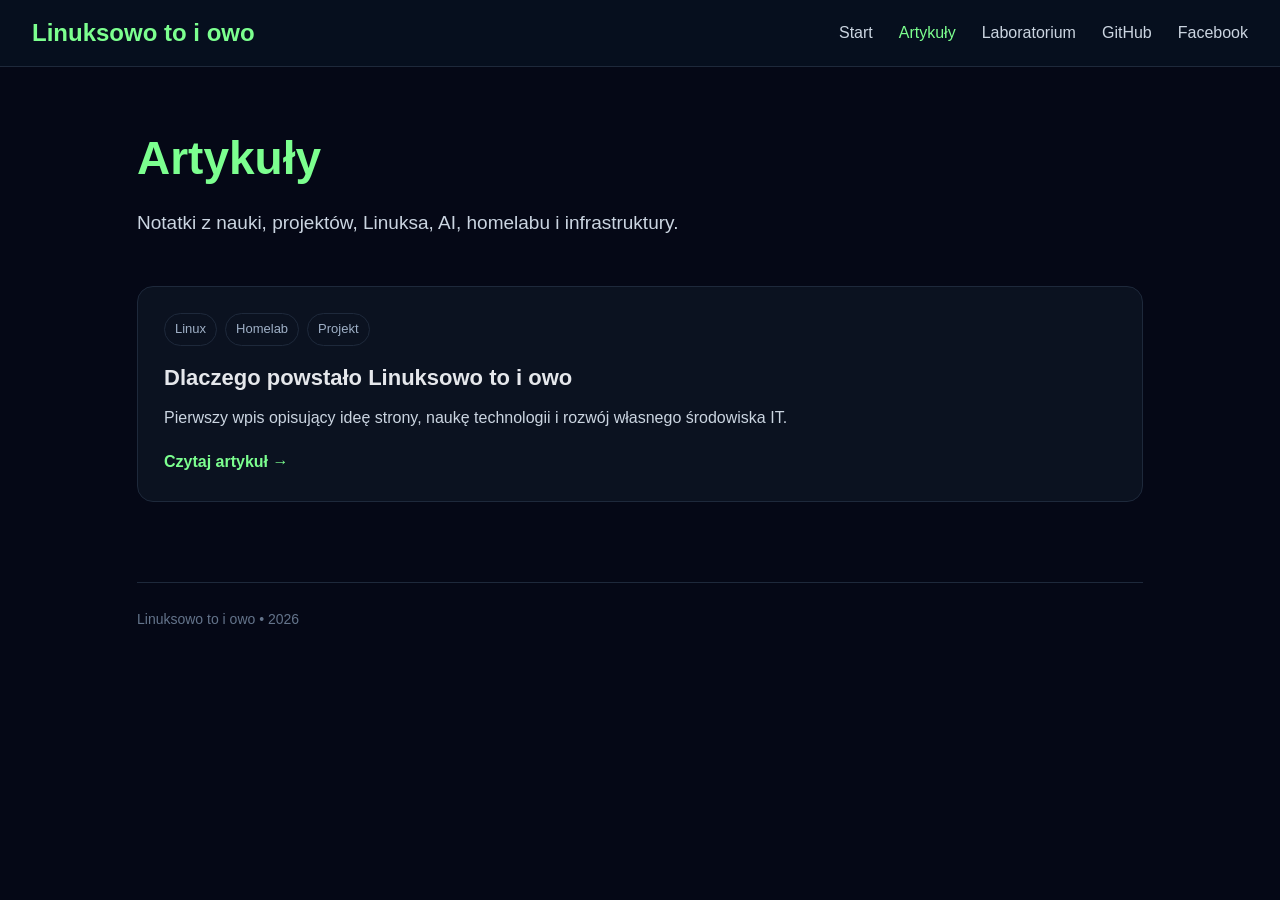
==== articles/index.html @ 24314ac2 "Add initial HTML structure for articles page" ====
<!DOCTYPE html>
<html lang="pl">
<head>
<meta charset="UTF-8">
<meta name="viewport" content="width=device-width, initial-scale=1.0">

<title>Artykuły | Linuksowo to i owo</title>

<style>

:root{
    --bg:#050816;
    --panel:#0b1220;
    --panel-hover:#0f1a2d;
    --border:#1e293b;
    --text:#e5e7eb;
    --text-soft:#cbd5e1;
    --text-muted:#64748b;
    --green:#7cff8f;
    --green-soft:#a5ffb2;
}

*{
    box-sizing:border-box;
}

html{
    scroll-behavior:smooth;
}

body{
    margin:0;
    background:#050816;
    color:var(--text);
    font-family:Arial,Helvetica,sans-serif;
    line-height:1.6;
}

.navbar{
    position:sticky;
    top:0;
    z-index:1000;

    display:flex;
    justify-content:space-between;
    align-items:center;

    padding:14px 32px;

    border-bottom:1px solid var(--border);

    background:rgba(7,16,31,0.94);
    backdrop-filter:blur(12px);
}

.nav-logo{
    color:var(--green);
    font-size:24px;
    font-weight:700;
}

.nav-links{
    display:flex;
    gap:26px;
}

.nav-links a{
    color:var(--text-soft);
    text-decoration:none;
    transition:0.25s;
}

.nav-links a:hover,
.nav-links .active{
    color:var(--green);
}

.container{
    max-width:1050px;
    margin:auto;
    padding:55px 22px;
}

.page-header{
    margin-bottom:48px;
}

.page-header h1{
    margin:0 0 12px;
    color:var(--green);
    font-size:46px;
}

.page-header p{
    margin:0;
    color:var(--text-soft);
    font-size:19px;
}

.article-grid{
    display:grid;
    gap:18px;
}

.article-card{
    background:var(--panel);

    border:1px solid var(--border);
    border-radius:16px;

    padding:26px;

    transition:
        transform 0.25s ease,
        border-color 0.25s ease,
        background 0.25s ease;
}

.article-card:hover{
    transform:translateY(-3px);
    border-color:rgba(124,255,143,0.55);
    background:var(--panel-hover);
}

.article-meta{
    display:flex;
    gap:8px;
    flex-wrap:wrap;

    margin-bottom:14px;
}

.tag{
    padding:5px 10px;

    border:1px solid var(--border);
    border-radius:999px;

    color:#9fb0c6;

    font-size:13px;
}

.article-card h2{
    margin:0 0 10px;
    font-size:22px;
}

.article-card p{
    margin:0 0 18px;
    color:var(--text-soft);
}

.article-card a{
    color:var(--green);
    text-decoration:none;
    font-weight:600;
}

.article-card a:hover{
    color:var(--green-soft);
}

.footer{
    margin-top:80px;
    padding-top:25px;

    border-top:1px solid var(--border);

    color:var(--text-muted);
    font-size:14px;
}

@media(max-width:760px){

    .navbar{
        flex-direction:column;
        gap:12px;
        padding:14px 20px;
    }

    .nav-links{
        flex-wrap:wrap;
        justify-content:center;
        gap:10px 18px;
    }

    .container{
        padding:35px 16px;
    }

    .page-header h1{
        font-size:38px;
    }

}

</style>
</head>

<body>

<nav class="navbar">

<div class="nav-logo">
Linuksowo to i owo
</div>

<div class="nav-links">

<a href="../index.html">
Start
</a>

<a class="active" href="index.html">
Artykuły
</a>

<a href="../index.html#laboratorium">
Laboratorium
</a>

<a
href="https://github.com/jckkrawczyk-droid/linuksowotoiowo"
target="_blank"
rel="noopener noreferrer"
>
GitHub
</a>

<a
href="https://www.facebook.com/groups/1503868154056317"
target="_blank"
rel="noopener noreferrer"
>
Facebook
</a>

</div>

</nav>


<div class="container">

<div class="page-header">

<h1>
Artykuły
</h1>

<p>
Notatki z nauki, projektów, Linuksa, AI, homelabu i infrastruktury.
</p>

</div>


<div class="article-grid">


<article class="article-card">

<div class="article-meta">

<span class="tag">
Linux
</span>

<span class="tag">
Homelab
</span>

<span class="tag">
Projekt
</span>

</div>

<h2>
Dlaczego powstało Linuksowo to i owo
</h2>

<p>
Pierwszy wpis opisujący ideę strony,
naukę technologii i rozwój własnego środowiska IT.
</p>

<a href="pierwszy-artykul.html">
Czytaj artykuł →
</a>

</article>


</div>


<div class="footer">

Linuksowo to i owo • 2026

</div>

</div>

</body>
</html>
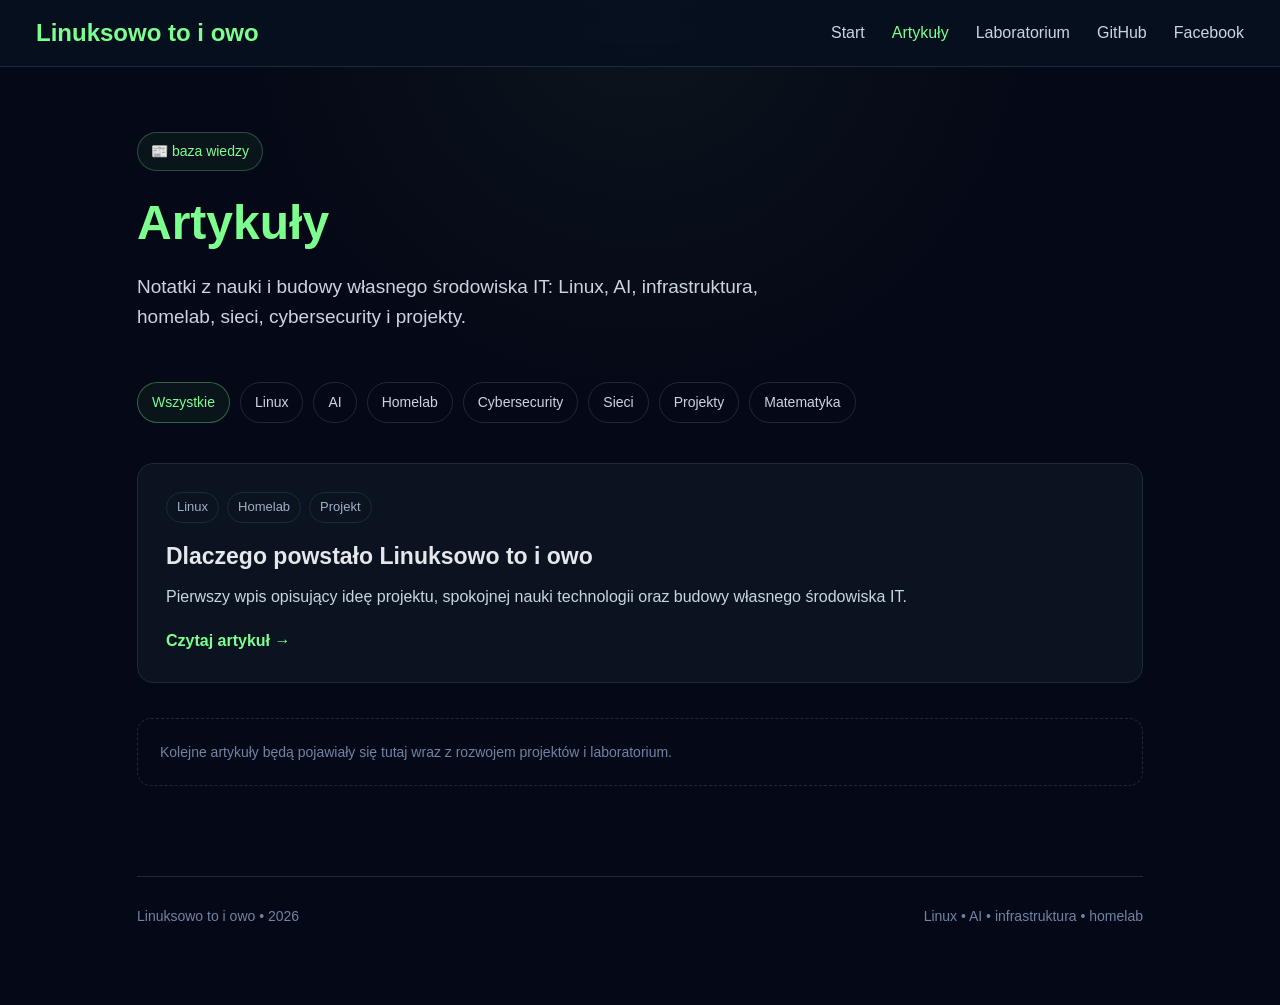
==== commit b077c8f0: "Refactor HTML structure and update metadata" ====
--- a/articles/index.html
+++ b/articles/index.html
@@ -1,308 +1,677 @@
 <!DOCTYPE html>
 <html lang="pl">
+
 <head>
-<meta charset="UTF-8">
-<meta name="viewport" content="width=device-width, initial-scale=1.0">
-
-<title>Artykuły | Linuksowo to i owo</title>
-
-<style>
-
-:root{
-    --bg:#050816;
-    --panel:#0b1220;
-    --panel-hover:#0f1a2d;
-    --border:#1e293b;
-    --text:#e5e7eb;
-    --text-soft:#cbd5e1;
-    --text-muted:#64748b;
-    --green:#7cff8f;
-    --green-soft:#a5ffb2;
-}
-
-*{
-    box-sizing:border-box;
-}
-
-html{
-    scroll-behavior:smooth;
-}
-
-body{
-    margin:0;
-    background:#050816;
-    color:var(--text);
-    font-family:Arial,Helvetica,sans-serif;
-    line-height:1.6;
-}
-
-.navbar{
-    position:sticky;
-    top:0;
-    z-index:1000;
-
-    display:flex;
-    justify-content:space-between;
-    align-items:center;
-
-    padding:14px 32px;
-
-    border-bottom:1px solid var(--border);
-
-    background:rgba(7,16,31,0.94);
-    backdrop-filter:blur(12px);
-}
-
-.nav-logo{
-    color:var(--green);
-    font-size:24px;
-    font-weight:700;
-}
-
-.nav-links{
-    display:flex;
-    gap:26px;
-}
-
-.nav-links a{
-    color:var(--text-soft);
-    text-decoration:none;
-    transition:0.25s;
-}
-
-.nav-links a:hover,
-.nav-links .active{
-    color:var(--green);
-}
-
-.container{
-    max-width:1050px;
-    margin:auto;
-    padding:55px 22px;
-}
-
-.page-header{
-    margin-bottom:48px;
-}
-
-.page-header h1{
-    margin:0 0 12px;
-    color:var(--green);
-    font-size:46px;
-}
-
-.page-header p{
-    margin:0;
-    color:var(--text-soft);
-    font-size:19px;
-}
-
-.article-grid{
-    display:grid;
-    gap:18px;
-}
-
-.article-card{
-    background:var(--panel);
-
-    border:1px solid var(--border);
-    border-radius:16px;
-
-    padding:26px;
-
-    transition:
-        transform 0.25s ease,
-        border-color 0.25s ease,
-        background 0.25s ease;
-}
-
-.article-card:hover{
-    transform:translateY(-3px);
-    border-color:rgba(124,255,143,0.55);
-    background:var(--panel-hover);
-}
-
-.article-meta{
-    display:flex;
-    gap:8px;
-    flex-wrap:wrap;
-
-    margin-bottom:14px;
-}
-
-.tag{
-    padding:5px 10px;
-
-    border:1px solid var(--border);
-    border-radius:999px;
-
-    color:#9fb0c6;
-
-    font-size:13px;
-}
-
-.article-card h2{
-    margin:0 0 10px;
-    font-size:22px;
-}
-
-.article-card p{
-    margin:0 0 18px;
-    color:var(--text-soft);
-}
-
-.article-card a{
-    color:var(--green);
-    text-decoration:none;
-    font-weight:600;
-}
-
-.article-card a:hover{
-    color:var(--green-soft);
-}
-
-.footer{
-    margin-top:80px;
-    padding-top:25px;
-
-    border-top:1px solid var(--border);
-
-    color:var(--text-muted);
-    font-size:14px;
-}
-
-@media(max-width:760px){
-
-    .navbar{
-        flex-direction:column;
-        gap:12px;
-        padding:14px 20px;
-    }
-
-    .nav-links{
-        flex-wrap:wrap;
-        justify-content:center;
-        gap:10px 18px;
-    }
-
-    .container{
-        padding:35px 16px;
-    }
-
-    .page-header h1{
-        font-size:38px;
-    }
-
-}
-
-</style>
+
+    <meta charset="UTF-8">
+
+    <meta
+        name="viewport"
+        content="width=device-width, initial-scale=1.0">
+
+    <meta
+        name="description"
+        content="Artykuły Linuksowo to i owo — Linux, AI, homelab, infrastruktura, sieci i cybersecurity.">
+
+    <title>
+        Artykuły | Linuksowo to i owo
+    </title>
+
+
+    <style>
+
+        :root {
+            --bg:#050816;
+            --nav:#07101f;
+            --panel:#0b1220;
+            --panel-hover:#0f1929;
+            --border:#1e293b;
+
+            --text:#e5e7eb;
+            --text-soft:#cbd5e1;
+            --text-muted:#7183a3;
+
+            --green:#7cff8f;
+            --green-soft:#a4ffb1;
+        }
+
+        * {
+            box-sizing:border-box;
+        }
+
+        html {
+            scroll-behavior:smooth;
+        }
+
+        body {
+            margin:0;
+
+            background:
+                radial-gradient(
+                    circle at 50% 0%,
+                    rgba(124,255,143,0.05),
+                    transparent 35%
+                ),
+                var(--bg);
+
+            color:var(--text);
+
+            font-family:
+                Arial,
+                Helvetica,
+                sans-serif;
+
+            line-height:1.6;
+        }
+
+
+        /* NAVIGATION */
+
+        .navbar {
+            position:sticky;
+
+            top:0;
+
+            z-index:1000;
+
+            display:flex;
+
+            justify-content:
+                space-between;
+
+            align-items:center;
+
+            padding:
+                14px
+                36px;
+
+            background:
+                rgba(7,16,31,0.95);
+
+            backdrop-filter:
+                blur(12px);
+
+            border-bottom:
+                1px solid
+                var(--border);
+        }
+
+        .nav-logo {
+            color:
+                var(--green);
+
+            font-size:
+                24px;
+
+            font-weight:
+                700;
+        }
+
+        .nav-links {
+            display:flex;
+
+            align-items:center;
+
+            gap:27px;
+        }
+
+        .nav-links a {
+            color:
+                var(--text-soft);
+
+            text-decoration:
+                none;
+
+            transition:
+                color 0.2s ease;
+        }
+
+        .nav-links a:hover,
+        .nav-links .active {
+            color:
+                var(--green);
+        }
+
+
+        /* CONTAINER */
+
+        .container {
+            max-width:
+                1050px;
+
+            margin:
+                auto;
+
+            padding:
+                65px
+                22px
+                50px;
+        }
+
+
+        /* HEADER */
+
+        .page-header {
+            margin-bottom:
+                50px;
+        }
+
+        .page-label {
+            display:
+                inline-block;
+
+            margin-bottom:
+                14px;
+
+            padding:
+                7px
+                13px;
+
+            border:
+                1px solid
+                rgba(124,255,143,0.25);
+
+            border-radius:
+                999px;
+
+            background:
+                rgba(124,255,143,0.05);
+
+            color:
+                var(--green);
+
+            font-size:
+                14px;
+        }
+
+        .page-header h1 {
+            margin:
+                0
+                0
+                10px;
+
+            color:
+                var(--green);
+
+            font-size:
+                48px;
+        }
+
+        .page-header p {
+            max-width:
+                700px;
+
+            margin:
+                0;
+
+            color:
+                var(--text-soft);
+
+            font-size:
+                19px;
+        }
+
+
+        /* CATEGORY FILTER LOOK */
+
+        .categories {
+            display:
+                flex;
+
+            flex-wrap:
+                wrap;
+
+            gap:
+                10px;
+
+            margin-bottom:
+                40px;
+        }
+
+        .category {
+            padding:
+                8px
+                14px;
+
+            border:
+                1px solid
+                var(--border);
+
+            border-radius:
+                999px;
+
+            color:
+                var(--text-soft);
+
+            font-size:
+                14px;
+        }
+
+        .category.active {
+            color:
+                var(--green);
+
+            border-color:
+                rgba(124,255,143,0.35);
+
+            background:
+                rgba(124,255,143,0.05);
+        }
+
+
+        /* ARTICLES */
+
+        .article-grid {
+            display:
+                grid;
+
+            gap:
+                18px;
+        }
+
+        .article-card {
+            padding:
+                28px;
+
+            background:
+                var(--panel);
+
+            border:
+                1px solid
+                var(--border);
+
+            border-radius:
+                16px;
+
+            transition:
+                transform 0.25s ease,
+                border-color 0.25s ease,
+                background 0.25s ease;
+        }
+
+        .article-card:hover {
+            transform:
+                translateY(-3px);
+
+            border-color:
+                rgba(124,255,143,0.45);
+
+            background:
+                var(--panel-hover);
+        }
+
+        .article-meta {
+            display:
+                flex;
+
+            flex-wrap:
+                wrap;
+
+            gap:
+                8px;
+
+            margin-bottom:
+                15px;
+        }
+
+        .tag {
+            padding:
+                4px
+                10px;
+
+            border:
+                1px solid
+                var(--border);
+
+            border-radius:
+                999px;
+
+            color:
+                #9fb0c6;
+
+            font-size:
+                13px;
+        }
+
+        .article-card h2 {
+            margin:
+                0
+                0
+                10px;
+
+            font-size:
+                23px;
+        }
+
+        .article-card p {
+            margin:
+                0
+                0
+                18px;
+
+            color:
+                var(--text-soft);
+        }
+
+        .article-card a {
+            color:
+                var(--green);
+
+            text-decoration:
+                none;
+
+            font-weight:
+                600;
+        }
+
+        .article-card a:hover {
+            color:
+                var(--green-soft);
+        }
+
+
+        /* INFO */
+
+        .articles-info {
+            margin-top:
+                35px;
+
+            padding:
+                22px;
+
+            border:
+                1px dashed
+                var(--border);
+
+            border-radius:
+                14px;
+
+            color:
+                var(--text-muted);
+
+            font-size:
+                14px;
+        }
+
+
+        /* FOOTER */
+
+        .footer {
+            margin-top:
+                90px;
+
+            padding:
+                28px
+                0;
+
+            border-top:
+                1px solid
+                var(--border);
+
+            display:
+                flex;
+
+            justify-content:
+                space-between;
+
+            gap:
+                20px;
+
+            color:
+                var(--text-muted);
+
+            font-size:
+                14px;
+        }
+
+        .footer a {
+            color:
+                var(--text-muted);
+
+            text-decoration:
+                none;
+        }
+
+        .footer a:hover {
+            color:
+                var(--green);
+        }
+
+
+        /* MOBILE */
+
+        @media(max-width:800px) {
+
+            .navbar {
+                flex-direction:
+                    column;
+
+                gap:
+                    12px;
+
+                padding:
+                    14px
+                    18px;
+            }
+
+            .nav-links {
+                justify-content:
+                    center;
+
+                flex-wrap:
+                    wrap;
+
+                gap:
+                    10px
+                    18px;
+            }
+
+            .container {
+                padding:
+                    40px
+                    16px;
+            }
+
+            .page-header h1 {
+                font-size:
+                    40px;
+            }
+
+            .footer {
+                flex-direction:
+                    column;
+            }
+
+        }
+
+    </style>
+
 </head>
 
+
 <body>
 
+
+<!-- NAVIGATION -->
+
 <nav class="navbar">
 
-<div class="nav-logo">
-Linuksowo to i owo
+    <div class="nav-logo">
+        Linuksowo to i owo
+    </div>
+
+
+    <div class="nav-links">
+
+        <a href="../index.html">
+            Start
+        </a>
+
+        <a
+            class="active"
+            href="index.html">
+            Artykuły
+        </a>
+
+        <a href="../index.html#laboratorium">
+            Laboratorium
+        </a>
+
+        <a
+            href="https://github.com/jckkrawczyk-droid/linuksowotoiowo"
+            target="_blank"
+            rel="noopener noreferrer">
+            GitHub
+        </a>
+
+        <a
+            href="https://www.facebook.com/groups/1503868154056317"
+            target="_blank"
+            rel="noopener noreferrer">
+            Facebook
+        </a>
+
+    </div>
+
+</nav>
+
+
+<main class="container">
+
+
+<!-- HEADER -->
+
+<header class="page-header">
+
+    <div class="page-label">
+        📰 baza wiedzy
+    </div>
+
+    <h1>
+        Artykuły
+    </h1>
+
+    <p>
+        Notatki z nauki i budowy własnego środowiska IT:
+        Linux, AI, infrastruktura, homelab,
+        sieci, cybersecurity i projekty.
+    </p>
+
+</header>
+
+
+<!-- CATEGORIES -->
+
+<div class="categories">
+
+    <span class="category active">
+        Wszystkie
+    </span>
+
+    <span class="category">
+        Linux
+    </span>
+
+    <span class="category">
+        AI
+    </span>
+
+    <span class="category">
+        Homelab
+    </span>
+
+    <span class="category">
+        Cybersecurity
+    </span>
+
+    <span class="category">
+        Sieci
+    </span>
+
+    <span class="category">
+        Projekty
+    </span>
+
+    <span class="category">
+        Matematyka
+    </span>
+
 </div>
 
-<div class="nav-links">
-
-<a href="../index.html">
-Start
-</a>
-
-<a class="active" href="index.html">
-Artykuły
-</a>
-
-<a href="../index.html#laboratorium">
-Laboratorium
-</a>
-
-<a
-href="https://github.com/jckkrawczyk-droid/linuksowotoiowo"
-target="_blank"
-rel="noopener noreferrer"
->
-GitHub
-</a>
-
-<a
-href="https://www.facebook.com/groups/1503868154056317"
-target="_blank"
-rel="noopener noreferrer"
->
-Facebook
-</a>
+
+<!-- ARTICLES -->
+
+<section class="article-grid">
+
+
+    <article class="article-card">
+
+        <div class="article-meta">
+
+            <span class="tag">
+                Linux
+            </span>
+
+            <span class="tag">
+                Homelab
+            </span>
+
+            <span class="tag">
+                Projekt
+            </span>
+
+        </div>
+
+
+        <h2>
+            Dlaczego powstało Linuksowo to i owo
+        </h2>
+
+
+        <p>
+            Pierwszy wpis opisujący ideę projektu,
+            spokojnej nauki technologii
+            oraz budowy własnego środowiska IT.
+        </p>
+
+
+        <a href="pierwszy-artykul.html">
+            Czytaj artykuł →
+        </a>
+
+    </article>
+
+
+</section>
+
+
+<!-- FUTURE INFO -->
+
+<div class="articles-info">
+
+    Kolejne artykuły będą pojawiały się tutaj wraz
+    z rozwojem projektów i laboratorium.
 
 </div>
 
-</nav>
-
-
-<div class="container">
-
-<div class="page-header">
-
-<h1>
-Artykuły
-</h1>
-
-<p>
-Notatki z nauki, projektów, Linuksa, AI, homelabu i infrastruktury.
-</p>
-
-</div>
-
-
-<div class="article-grid">
-
-
-<article class="article-card">
-
-<div class="article-meta">
-
-<span class="tag">
-Linux
-</span>
-
-<span class="tag">
-Homelab
-</span>
-
-<span class="tag">
-Projekt
-</span>
-
-</div>
-
-<h2>
-Dlaczego powstało Linuksowo to i owo
-</h2>
-
-<p>
-Pierwszy wpis opisujący ideę strony,
-naukę technologii i rozwój własnego środowiska IT.
-</p>
-
-<a href="pierwszy-artykul.html">
-Czytaj artykuł →
-</a>
-
-</article>
-
-
-</div>
-
-
-<div class="footer">
-
-Linuksowo to i owo • 2026
-
-</div>
-
-</div>
+
+<!-- FOOTER -->
+
+<footer class="footer">
+
+    <div>
+        Linuksowo to i owo • 2026
+    </div>
+
+    <div>
+        Linux • AI • infrastruktura • homelab
+    </div>
+
+</footer>
+
+
+</main>
 
 </body>
+
 </html>
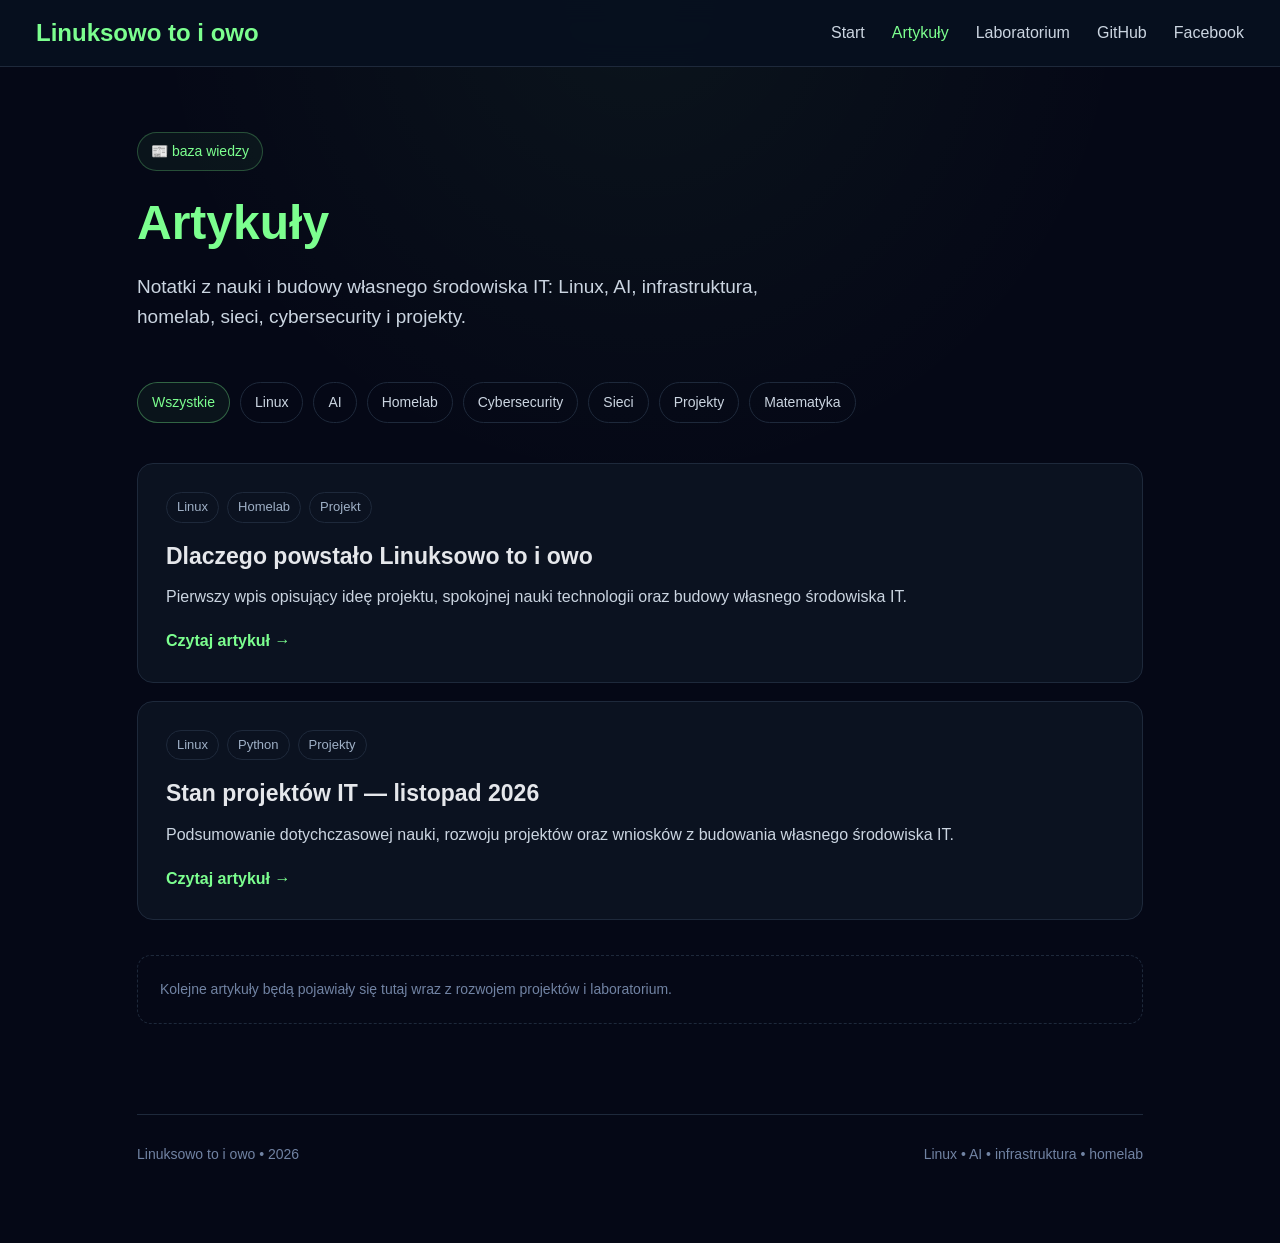
==== commit 5cf21fe4: "Add new article card for November 2026 projects Added a new article card for 'Stan projektów IT — li" ====
--- a/articles/index.html
+++ b/articles/index.html
@@ -640,7 +640,28 @@
         </a>
 
     </article>
-
+<article class="article-card">
+
+    <div class="article-meta">
+        <span class="tag">Linux</span>
+        <span class="tag">Python</span>
+        <span class="tag">Projekty</span>
+    </div>
+
+    <h2>
+        Stan projektów IT — listopad 2026
+    </h2>
+
+    <p>
+        Podsumowanie dotychczasowej nauki, rozwoju projektów
+        oraz wniosków z budowania własnego środowiska IT.
+    </p>
+
+    <a href="stan-projektow-listopad-2026.html">
+        Czytaj artykuł →
+    </a>
+
+</article>
 
 </section>
 
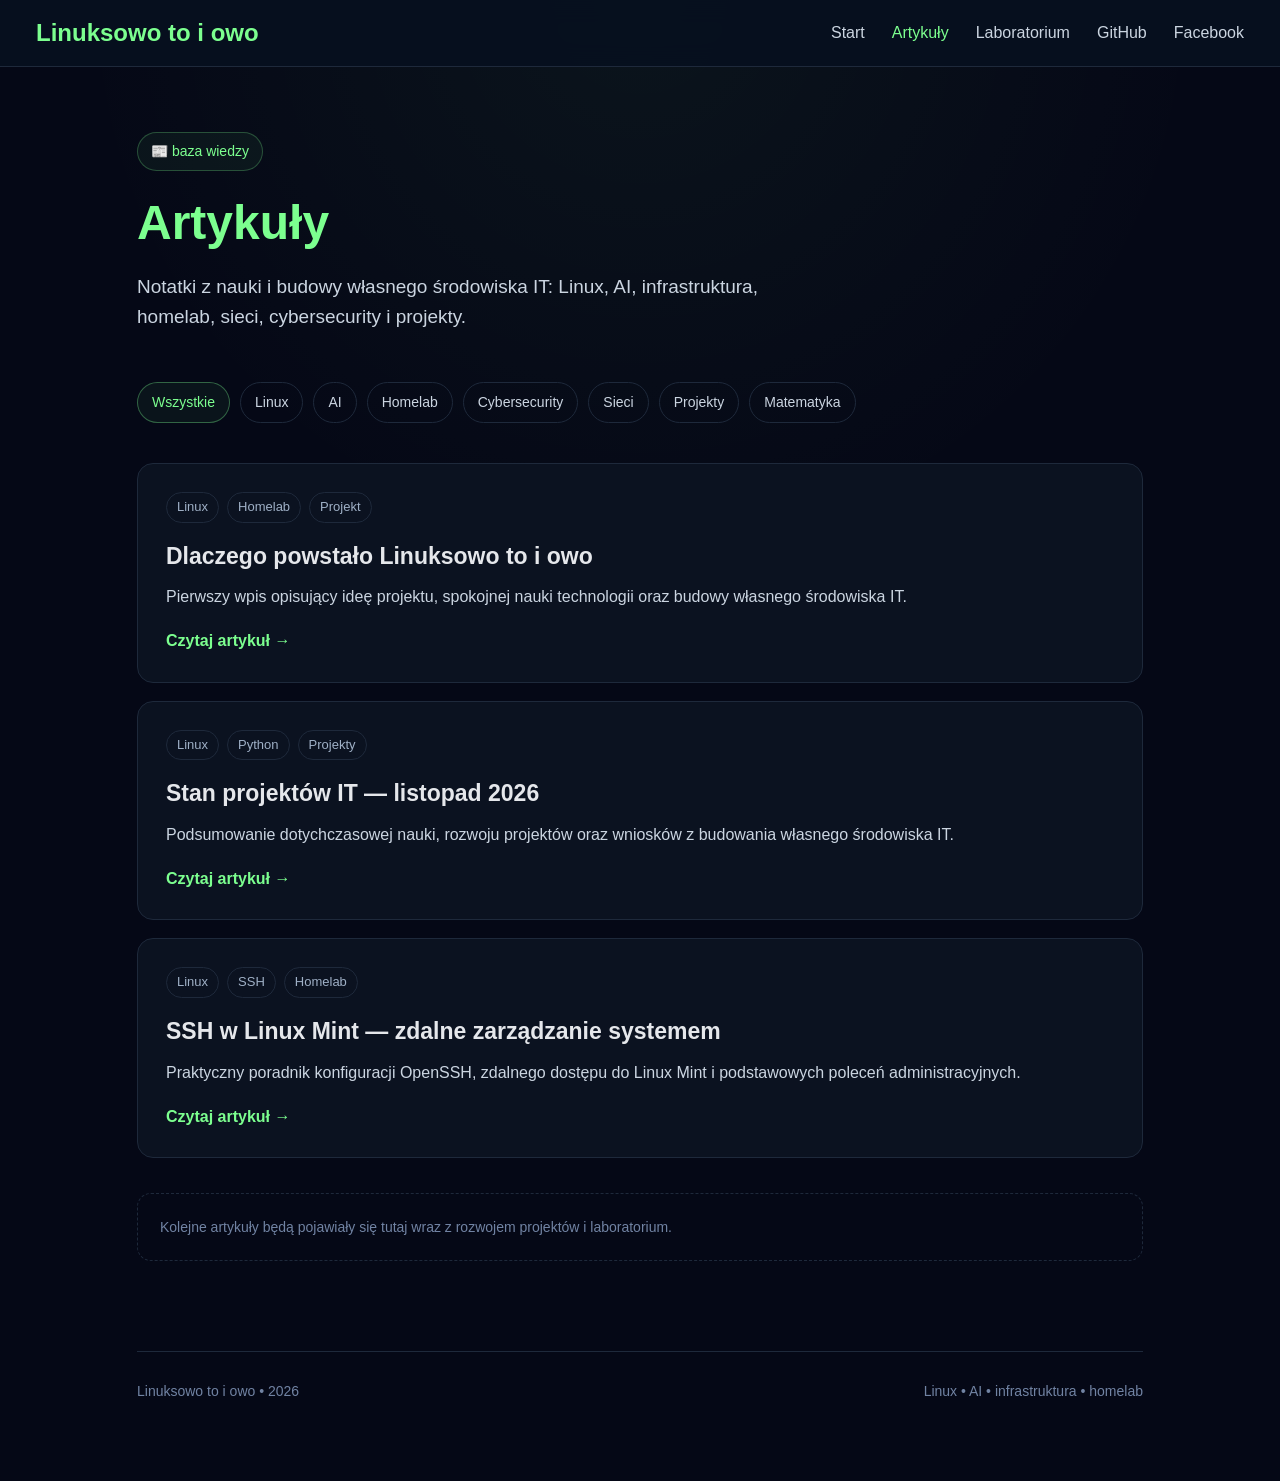
==== commit 9f15784b: "Add article on SSH management in Linux Mint Added a new article about SSH in Linux Mint, including t" ====
--- a/articles/index.html
+++ b/articles/index.html
@@ -662,7 +662,28 @@
     </a>
 
 </article>
-
+<article class="article-card">
+
+    <div class="article-meta">
+        <span class="tag">Linux</span>
+        <span class="tag">SSH</span>
+        <span class="tag">Homelab</span>
+    </div>
+
+    <h2>
+        SSH w Linux Mint — zdalne zarządzanie systemem
+    </h2>
+
+    <p>
+        Praktyczny poradnik konfiguracji OpenSSH, zdalnego dostępu
+        do Linux Mint i podstawowych poleceń administracyjnych.
+    </p>
+
+    <a href="ssh-linux-mint.html">
+        Czytaj artykuł →
+    </a>
+
+</article>
 </section>
 
 
